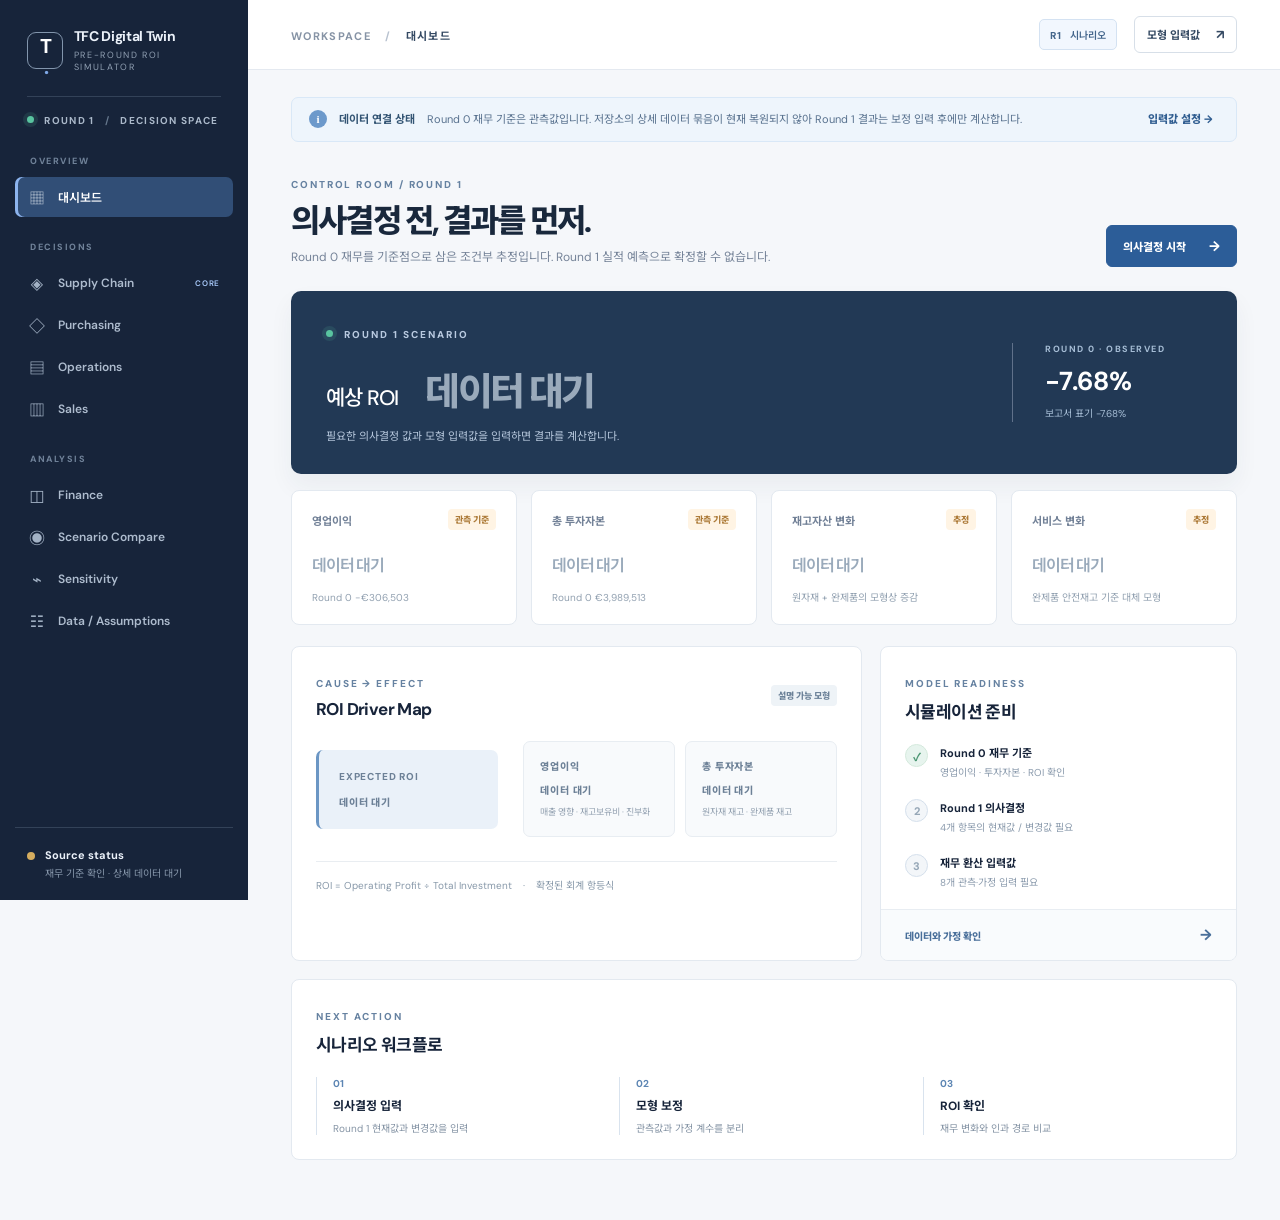
==== site/index.html @ 05e88dca "Build TFC pre-round ROI web prototype" ====
<!doctype html>
<html lang="ko">
<head>
  <meta charset="utf-8">
  <meta name="viewport" content="width=device-width, initial-scale=1">
  <meta name="theme-color" content="#17243a">
  <title>TFC Digital Twin · Pre-Round ROI Simulator</title>
  <link rel="stylesheet" href="./styles.css">
</head>
<body>
  <div class="app-shell">
    <aside class="sidebar">
      <div class="brand"><span class="brand-mark">T<span>·</span></span><div><strong>TFC Digital Twin</strong><small>PRE-ROUND ROI SIMULATOR</small></div></div>
      <div class="sidebar-meta"><span class="live-dot"></span> ROUND 1 <span class="meta-separator">/</span> DECISION SPACE</div>
      <nav id="nav" aria-label="주 메뉴"></nav>
      <div class="sidebar-bottom"><span class="source-dot"></span><div><strong>Source status</strong><small>재무 기준 확인 · 상세 데이터 대기</small></div></div>
    </aside>

    <main class="main-content">
      <header class="topbar">
        <div class="breadcrumb">WORKSPACE <span>/</span> <strong id="breadcrumb-current">Overview</strong></div>
        <div class="top-actions"><span class="round-chip">R1 <span>시나리오</span></span><button class="outline-button" id="open-calibration">모형 입력값 <span class="arrow">↗</span></button></div>
      </header>

      <div class="page-wrap">
        <div class="notice" id="data-notice"><span class="notice-icon">i</span><div><strong>데이터 연결 상태</strong><span>Round 0 재무 기준은 관측값입니다. 저장소의 상세 데이터 묶음이 현재 복원되지 않아 Round 1 결과는 보정 입력 후에만 계산합니다.</span></div><button id="notice-action">입력값 설정 →</button></div>
        <section id="view" aria-live="polite"></section>
      </div>
    </main>
  </div>

  <dialog id="calibration-dialog" class="modal">
    <form method="dialog" class="modal-card" id="calibration-form">
      <div class="modal-heading"><div><span class="eyebrow">MODEL CALIBRATION</span><h2>모형 입력값</h2><p>관측 자료 또는 명시적인 가정값을 입력하세요. 빈 칸은 알 수 없는 값으로 유지됩니다.</p></div><button class="icon-button" value="cancel" aria-label="닫기">×</button></div>
      <div class="modal-body" id="calibration-fields"></div>
      <div class="modal-footer"><button class="ghost-button" type="button" id="clear-calibration">입력값 지우기</button><button class="primary-button" type="submit" value="save">저장하고 계산</button></div>
    </form>
  </dialog>
  <script type="module" src="./app.js"></script>
</body>
</html>
---- site/styles.css ----
@import url('https://fonts.googleapis.com/css2?family=DM+Sans:wght@400;500;600;700&family=Noto+Sans+KR:wght@400;500;600;700;800&display=swap');
:root{font-family:'DM Sans','Noto Sans KR',system-ui,sans-serif;color:#17243a;background:#f5f7fa;font-synthesis:none}
*{box-sizing:border-box}
body{margin:0}
button,input{font:inherit}
button{cursor:pointer}
button:focus-visible,input:focus-visible{outline:3px solid #8fafe5;outline-offset:2px}
.app-shell{display:flex;min-height:100vh}
.sidebar{width:248px;flex:0 0 248px;background:#17243a;color:#ecf2fa;min-height:100vh;position:sticky;top:0;height:100vh;display:flex;flex-direction:column;padding:27px 15px 19px}
.brand{display:flex;align-items:center;gap:11px;padding:0 12px 23px}
.brand-mark{width:37px;height:37px;border:1px solid #8295ac;border-radius:9px;display:grid;place-items:center;font-size:20px;font-weight:800;letter-spacing:-.12em;color:#fff}
.brand-mark span{color:#7fa8e6}
.brand strong{display:block;font-size:14px;letter-spacing:-.025em}
.brand small{display:block;font-size:9px;letter-spacing:.18em;color:#91a0b3;margin-top:4px}
.sidebar-meta{margin:0 12px 28px;border-top:1px solid #334258;padding-top:17px;font-size:10px;letter-spacing:.13em;font-weight:700;color:#abb9ca}
.live-dot{display:inline-block;width:7px;height:7px;background:#59c4a0;border-radius:50%;box-shadow:0 0 0 4px #59c4a022;vertical-align:1px;margin-right:7px}
.meta-separator{color:#66788d;margin:0 7px}
.nav-group{margin-bottom:24px}
.nav-heading{display:block;color:#708299;font-size:9px;font-weight:800;letter-spacing:.17em;padding:0 15px;margin-bottom:10px}
.nav-item{border:0;background:transparent;color:#aebcce;display:flex;align-items:center;width:100%;height:40px;text-align:left;border-radius:7px;padding:0 13px;gap:12px;font-size:12px;font-weight:600;margin:2px 0}
.nav-item:hover{background:#23334b;color:white}
.nav-item.active{background:#314e76;color:#fff;box-shadow:inset 3px 0 #8db4ee}
.nav-icon{width:18px;text-align:center;font-size:16px;color:#a3b2c5}
.nav-featured{margin-left:auto;font-size:8px;color:#a8c9fa;letter-spacing:.08em}
.sidebar-bottom{margin-top:auto;border-top:1px solid #334258;padding:20px 12px 0;display:flex;gap:10px;align-items:flex-start}
.source-dot{background:#d5ad5f;width:8px;height:8px;border-radius:50%;margin-top:4px}
.sidebar-bottom strong{display:block;font-size:11px}
.sidebar-bottom small{display:block;font-size:10px;color:#8797ab;line-height:1.5;margin-top:4px}
.main-content{flex:1;min-width:0}
.topbar{height:70px;background:#fff;border-bottom:1px solid #e4e9f0;display:flex;align-items:center;justify-content:space-between;padding:0 43px}
.breadcrumb{font-size:11px;letter-spacing:.12em;color:#8693a5;font-weight:700}
.breadcrumb span{margin:0 10px;color:#b7c1cf}
.breadcrumb strong{color:#344963}
.top-actions{display:flex;align-items:center;gap:17px}
.round-chip{border:1px solid #d4e2f2;border-radius:5px;background:#f2f7fe;color:#43658b;padding:7px 10px;font-size:10px;font-weight:800;letter-spacing:.1em}
.round-chip span{font-weight:600;letter-spacing:0;margin-left:5px}
.outline-button{background:#fff;border:1px solid #d7dfe8;color:#354a63;border-radius:6px;padding:9px 12px;font-size:11px;font-weight:700}
.outline-button:hover{border-color:#7497c1}
.arrow{margin-left:13px;font-size:13px}
.page-wrap{max-width:1500px;margin:0 auto;padding:27px 43px 60px}
.notice{background:#eef5fc;border:1px solid #d9e8f7;border-radius:7px;display:flex;align-items:center;gap:12px;padding:12px 17px;color:#58718e;font-size:11px;margin-bottom:30px;line-height:1.5}
.notice-icon{width:18px;height:18px;border-radius:50%;background:#6c99cb;color:#fff;display:grid;place-items:center;font-weight:800;font-family:Georgia,serif;flex-shrink:0}
.notice div{flex:1}
.notice strong{color:#345574;margin-right:12px}
.notice button{border:0;background:transparent;color:#315e91;font-size:11px;font-weight:800;white-space:nowrap}
.page-header{display:flex;justify-content:space-between;align-items:flex-end;margin-bottom:24px;gap:20px}
.eyebrow{font-size:10px;letter-spacing:.19em;font-weight:800;color:#6682a1}
.page-header h1{font-size:32px;letter-spacing:-.055em;line-height:1.25;margin:8px 0 7px;font-weight:800;color:#19283c}
.page-header p{font-size:12px;color:#758398;margin:0;line-height:1.65}
.primary-button{background:#2c5d98;color:#fff;border:1px solid #2c5d98;border-radius:6px;padding:11px 16px;font-size:11px;font-weight:800;white-space:nowrap}
.primary-button:hover{background:#214e83}
.primary-button span{margin-left:20px;font-size:14px}
.hero-panel{background:#223955;border-radius:10px;min-height:183px;padding:29px 35px;display:flex;align-items:center;justify-content:space-between;color:#fff;box-shadow:0 12px 25px #1d35500e}
.hero-label{font-size:10px;letter-spacing:.2em;color:#b9cae0;font-weight:800}
.hero-panel h2{font-size:21px;font-weight:500;margin:18px 0 10px;letter-spacing:-.035em}
.hero-panel h2 span{font-size:38px;font-weight:800;margin-left:11px;letter-spacing:-.06em}
.hero-panel p{color:#b6c7dc;margin:0;font-size:11px}
.hero-baseline{border-left:1px solid #60718a;padding-left:32px;min-width:190px}
.hero-baseline span{display:block;font-size:9px;letter-spacing:.17em;color:#a7bed6;font-weight:700}
.hero-baseline strong{display:block;font-size:26px;margin:9px 0 3px}
.hero-baseline small{color:#a7bed6;font-size:10px}
.metric-grid{display:grid;grid-template-columns:repeat(4,minmax(0,1fr));gap:14px;margin:16px 0 21px}
.metric-card,.surface{background:#fff;border:1px solid #e3e9f0;border-radius:8px}
.metric-card{min-height:127px;padding:18px 20px}
.metric-top{display:flex;justify-content:space-between;gap:10px;align-items:center;font-size:11px;font-weight:700;color:#728197}
.metric-card strong{display:block;font-size:23px;letter-spacing:-.05em;margin:18px 0 7px;white-space:nowrap}
.metric-card small{font-size:10px;color:#91a0b0}
.pill{display:inline-block;border-radius:4px;background:#eef3f7;color:#6b8198;padding:4px 7px;font-size:9px;font-weight:800;white-space:nowrap}
.pill.observed{background:#e9f5f0;color:#3d8d71}
.pill.estimated{background:#fff4e4;color:#ad7b39}
.pill.modified{background:#eaf2ff;color:#4b78ad}
.pill.neutral{background:#f1f3f6;color:#79899b}
.unknown-value{color:#9aaaBB;font-size:.7em;font-weight:600;white-space:nowrap}
.content-grid{display:grid;grid-template-columns:minmax(0,1.6fr) minmax(270px,1fr);gap:18px}
.surface{padding:24px}
.section-heading{display:flex;align-items:center;justify-content:space-between;gap:15px;margin-bottom:21px}
.section-heading h2,.impact-surface h2,.department-card h2,.data-card h2{font-size:17px;letter-spacing:-.035em;margin:6px 0 0}
.driver-map{display:flex;align-items:center;gap:25px;margin:19px 0 24px}
.driver-root{min-width:35%;background:#eaf1f9;padding:20px;border-radius:7px;border-left:3px solid #6b96c4}
.driver-root span,.driver-box span{display:block;font-size:10px;font-weight:800;letter-spacing:.08em;color:#6d8197}
.driver-root strong{font-size:21px;display:block;margin-top:11px}
.driver-split{flex:1;display:grid;grid-template-columns:1fr 1fr;gap:10px}
.driver-box{background:#f8fafc;border:1px solid #e8edf2;border-radius:7px;padding:16px}
.driver-box strong{display:block;margin:9px 0;font-size:14px}
.driver-box small{display:block;color:#92a0b0;font-size:9px;line-height:1.5}
.formula-strip{border-top:1px solid #e9edf1;padding-top:15px;color:#8798a9;font-size:10px}
.formula-strip span{padding:0 8px}
.side-surface{padding-bottom:0;overflow:hidden}
.readiness-list>div{display:flex;gap:12px;margin:0 0 20px}
.check{height:23px;width:23px;flex:0 0 23px;border:1px solid #d5e0ec;color:#96a7b7;background:#f3f6f9;border-radius:50%;display:grid;place-items:center;font-size:11px;font-weight:800}
.check.ok{background:#e7f4ee;border-color:#d4e9dc;color:#499571}
.readiness-list strong{display:block;font-size:11px;margin-bottom:4px}
.readiness-list small{display:block;color:#8b9bad;font-size:10px}
.wide-link{margin:8px -24px 0;padding:15px 24px;display:flex;align-items:center;justify-content:space-between;width:calc(100% + 48px);background:#f9fbfd;border:0;border-top:1px solid #e8edf2;color:#496f9a;font-size:10px;font-weight:800;text-align:left}
.wide-link span{font-size:15px}
.lower-panel{margin-top:18px}
.flow-steps{display:grid;grid-template-columns:repeat(3,1fr);gap:14px}
.flow-steps>div{border-left:1px solid #d9e3ee;padding-left:16px;display:flex;flex-direction:column;gap:6px}
.flow-steps b{font-size:10px;color:#5c85b3}
.flow-steps strong{font-size:12px}
.flow-steps span{font-size:10px;color:#8493a4}
.supply-layout{display:grid;grid-template-columns:minmax(0,1fr) 308px;gap:18px}
.section-tabs{display:flex;align-items:center;gap:20px;margin-bottom:12px}
.section-tab{background:transparent;border:0;border-bottom:2px solid #376ba7;color:#2a5b94;font-size:11px;font-weight:800;padding:10px 0}
.section-tabs span{font-size:10px;color:#9aa7b6}
.decision-surface{padding-bottom:0}
.decision-list{border-top:1px solid #e9edf2}
.decision-row{display:flex;align-items:center;gap:14px;min-height:106px;border-bottom:1px solid #edf0f4}
.decision-name{flex:1;min-width:160px}
.decision-name strong,.decision-name span,.decision-name small{display:block}
.decision-name strong{font-size:12px}
.decision-name span{font-size:10px;color:#74859a;margin:6px 0}
.decision-name small{font-size:9px;color:#a1adbb}
.decision-input{display:flex;align-items:end;gap:9px}
.decision-input label{font-size:9px;color:#8796a7;font-weight:700;white-space:nowrap}
.decision-input input{display:block;margin-top:7px;width:83px;height:35px;border:1px solid #dce4ed;border-radius:5px;padding:7px 8px;font-size:12px;color:#263a53;background:#fbfcfd}
.decision-input input::placeholder{color:#b2beca}
.input-arrow{font-size:15px;color:#a4b4c7;margin-bottom:7px}
.unit{font-size:9px;color:#8798aa;width:70px;margin-bottom:11px}
.row-empty{width:47px}
.decision-footer{display:flex;align-items:center;justify-content:space-between;gap:10px;padding:17px 0}
.decision-footer span{font-size:10px;color:#8796a7}
.text-link{border:0;background:transparent;color:#3c70a9;font-size:11px;font-weight:800;white-space:nowrap}
.impact-column{padding-top:47px}
.impact-surface{padding-bottom:0;overflow:hidden}
.impact-surface h2{margin-bottom:20px}
.impact-stat{background:#edf3fa;padding:17px;border-radius:6px}
.impact-stat span,.impact-stat small{display:block;color:#758aa2;font-size:10px}
.impact-stat strong{display:block;font-size:27px;margin:6px 0}
.impact-rows>div{display:flex;justify-content:space-between;padding:11px 0;border-bottom:1px solid #eef1f5;font-size:10px;color:#77899d}
.impact-rows strong{color:#273d57}
.empty-impact{text-align:center;padding:32px 15px 36px}
.empty-symbol{font-size:27px;color:#9aadc2;border:1px solid #d7e2ee;background:#f4f8fb;border-radius:50%;width:56px;height:56px;display:grid;place-items:center;margin:0 auto 14px}
.empty-impact strong{font-size:12px}
.empty-impact p{color:#8d9bab;font-size:10px;line-height:1.7}
.source-note{margin-top:15px;padding:18px 20px;border:1px solid #dae6f1;border-radius:7px;background:#eef5fb}
.source-note strong{color:#476789;font-size:10px;letter-spacing:.05em}
.source-note p{font-size:11px;line-height:1.7;color:#48627d}
.source-note small{font-size:9px;color:#8ba0b4}
.finance-surface{padding-bottom:0}
.table-wrap{overflow-x:auto}
table{border-collapse:collapse;width:100%;font-size:11px;white-space:nowrap}
th{text-align:left;color:#8c9aab;background:#f7f9fb;font-size:10px;font-weight:700;padding:13px 15px}
td{padding:16px 15px;border-bottom:1px solid #edf0f4;color:#51657d}
td:first-child{color:#263b55}
td:nth-child(2),td:nth-child(3){font-variant-numeric:tabular-nums;font-weight:700}
.strong-row td{background:#fbfcfe;color:#233850}
.status-text{font-size:9px;color:#90a0af}
.finance-note{font-size:10px;color:#8796a8;padding:16px 0;line-height:1.6}
.explanation{margin-top:18px}
.trace-grid{display:grid;grid-template-columns:repeat(4,1fr);gap:12px}
.trace-grid>div{padding:17px;background:#f7f9fb;border:1px solid #e8edf2;border-radius:6px;min-height:115px}
.trace-index{display:block;color:#7090b3;font-size:9px;font-weight:800;letter-spacing:.1em}
.trace-grid strong{display:block;font-size:12px;margin:16px 0 6px}
.trace-grid small{font-size:9px;color:#8f9eae;line-height:1.4}
.inline-empty{border:1px dashed #cfdae6;border-radius:8px;background:#fafcff;text-align:center;padding:45px 20px;color:#8090a3;font-size:12px}
.department-grid{display:grid;grid-template-columns:1.1fr 1fr;gap:18px}
.department-card{min-height:300px}
.department-card p{font-size:12px;color:#718197;line-height:1.8;margin:22px 0}
.department-card small{color:#9ba8b7;font-size:10px}
.relationship{display:flex;align-items:center;gap:8px;flex-wrap:wrap;margin:25px 0}
.relationship span{background:#edf4fb;border:1px solid #d9e7f4;border-radius:5px;padding:9px;color:#456d9a;font-size:10px;font-weight:700}
.relationship b{color:#9aacbd}
.data-placeholder{border:1px dashed #d6e1ec;background:#f9fbfd;padding:20px;margin-bottom:18px;border-radius:5px}
.data-placeholder span,.data-placeholder strong{display:block}
.data-placeholder span{font-size:10px;color:#95a4b3}
.data-placeholder strong{font-size:13px;margin-top:7px}
.data-grid{display:grid;grid-template-columns:1fr 1fr;gap:18px}
.data-card{min-height:240px}
.data-card p{font-size:11px;line-height:1.8;color:#7d8da0}
.data-line{display:flex;justify-content:space-between;border-bottom:1px solid #edf0f4;padding:13px 0;font-size:11px;color:#7c8c9e}
.data-line strong{color:#2d425e}
.span-two{grid-column:span 2}
.method-grid{display:grid;grid-template-columns:1fr 1fr;gap:15px;margin:18px 0}
.method-grid>div{border-left:2px solid #b7cde5;padding-left:15px}
.method-grid strong{font-size:11px}
.method-grid p{margin:6px 0;font-size:10px}
.table-action{border:0;background:transparent;color:#3c70a9;font-size:10px;font-weight:700;padding:4px 6px}
.table-action.danger{color:#ab6f67}
.sensitivity-surface{max-width:800px}
.bar-chart{height:260px;display:flex;align-items:end;gap:22px;padding:20px 40px;border-bottom:1px solid #e3eaf2}
.bar-col{display:flex;flex:1;max-width:90px;height:100%;flex-direction:column;align-items:center;justify-content:end;gap:8px;font-size:10px;color:#6382a3}
.bar-col>span{font-weight:700}
.bar-col strong{font-size:10px}
.bar-track{height:185px;width:100%;display:flex;align-items:end;background:#f5f8fc;border-radius:4px 4px 0 0}
.bar-track>div{width:100%;background:#7ea6d0;border-radius:4px 4px 0 0}
.modal{border:0;padding:0;background:transparent;max-width:650px;width:calc(100% - 30px);box-shadow:0 25px 80px #15263f40;border-radius:10px}
.modal::backdrop{background:#13233c99}
.modal-card{background:#fff;padding:0}
.modal-heading{padding:24px 28px;border-bottom:1px solid #e7ecf2;display:flex;justify-content:space-between;gap:15px}
.modal-heading h2{margin:6px 0;font-size:22px}
.modal-heading p{font-size:11px;color:#8190a3;margin:0;line-height:1.6}
.icon-button{border:0;background:transparent;color:#8697aa;font-size:24px;align-self:start}
.modal-body{display:grid;grid-template-columns:1fr 1fr;gap:18px;padding:24px 28px;max-height:58vh;overflow-y:auto}
.calibration-field>span{display:flex;align-items:center;gap:7px;min-height:24px}
.calibration-field strong{font-size:11px}
.calibration-field small{display:block;font-size:9px;color:#9aa7b5;margin:5px 0 9px;min-height:28px;line-height:1.5}
.calibration-control{border:1px solid #dce5ee;border-radius:5px;display:flex;align-items:center}
.calibration-control input{border:0;background:transparent;padding:9px 10px;min-width:0;width:100%;font-size:12px}
.calibration-control span{font-size:9px;color:#97a6b5;white-space:nowrap;padding-right:10px}
.modal-footer{border-top:1px solid #e7ecf2;padding:17px 28px;display:flex;justify-content:space-between;align-items:center}
.ghost-button{border:0;background:transparent;color:#8190a0;font-size:11px;font-weight:700}
@media(max-width:1100px){.metric-grid{grid-template-columns:repeat(2,1fr)}
.content-grid,.supply-layout{grid-template-columns:1fr}
.impact-column{padding-top:0}
.sidebar{width:210px;flex-basis:210px}
.page-wrap{padding:25px}
.topbar{padding:0 25px}
}
@media(max-width:720px){.app-shell{display:block}
.sidebar{position:relative;width:100%;height:auto;min-height:0;padding:13px 15px}
.brand{padding:0}
.brand small,.sidebar-meta,.nav-heading,.sidebar-bottom{display:none}
.sidebar nav{display:flex;overflow-x:auto;gap:5px;margin-top:10px}
.nav-group{display:flex;margin:0;gap:5px}
.nav-item{width:auto;white-space:nowrap;padding:0 10px;height:34px;font-size:10px}
.nav-featured{display:none}
.topbar{height:52px;padding:0 15px}
.top-actions{gap:5px}
.round-chip{display:none}
.page-wrap{padding:16px}
.notice{align-items:flex-start}
.notice button{display:none}
.page-header{align-items:flex-start;flex-direction:column}
.page-header h1{font-size:27px}
.hero-panel{padding:22px;display:block}
.hero-panel h2 span{display:block;margin:5px 0;font-size:31px}
.hero-baseline{border-left:0;border-top:1px solid #60718a;padding:15px 0 0;margin-top:18px}
.hero-baseline strong{font-size:20px}
.metric-grid,.driver-split,.department-grid,.data-grid,.method-grid,.trace-grid{grid-template-columns:1fr}
.span-two{grid-column:auto}
.metric-card{min-height:110px}
.driver-map{display:block}
.driver-split{margin-top:10px}
.flow-steps{grid-template-columns:1fr}
.decision-row{display:block;padding:15px 0}
.decision-input{margin-top:14px}
.row-empty{display:none}
.modal-body{grid-template-columns:1fr}
.source-note{margin-bottom:20px}
}
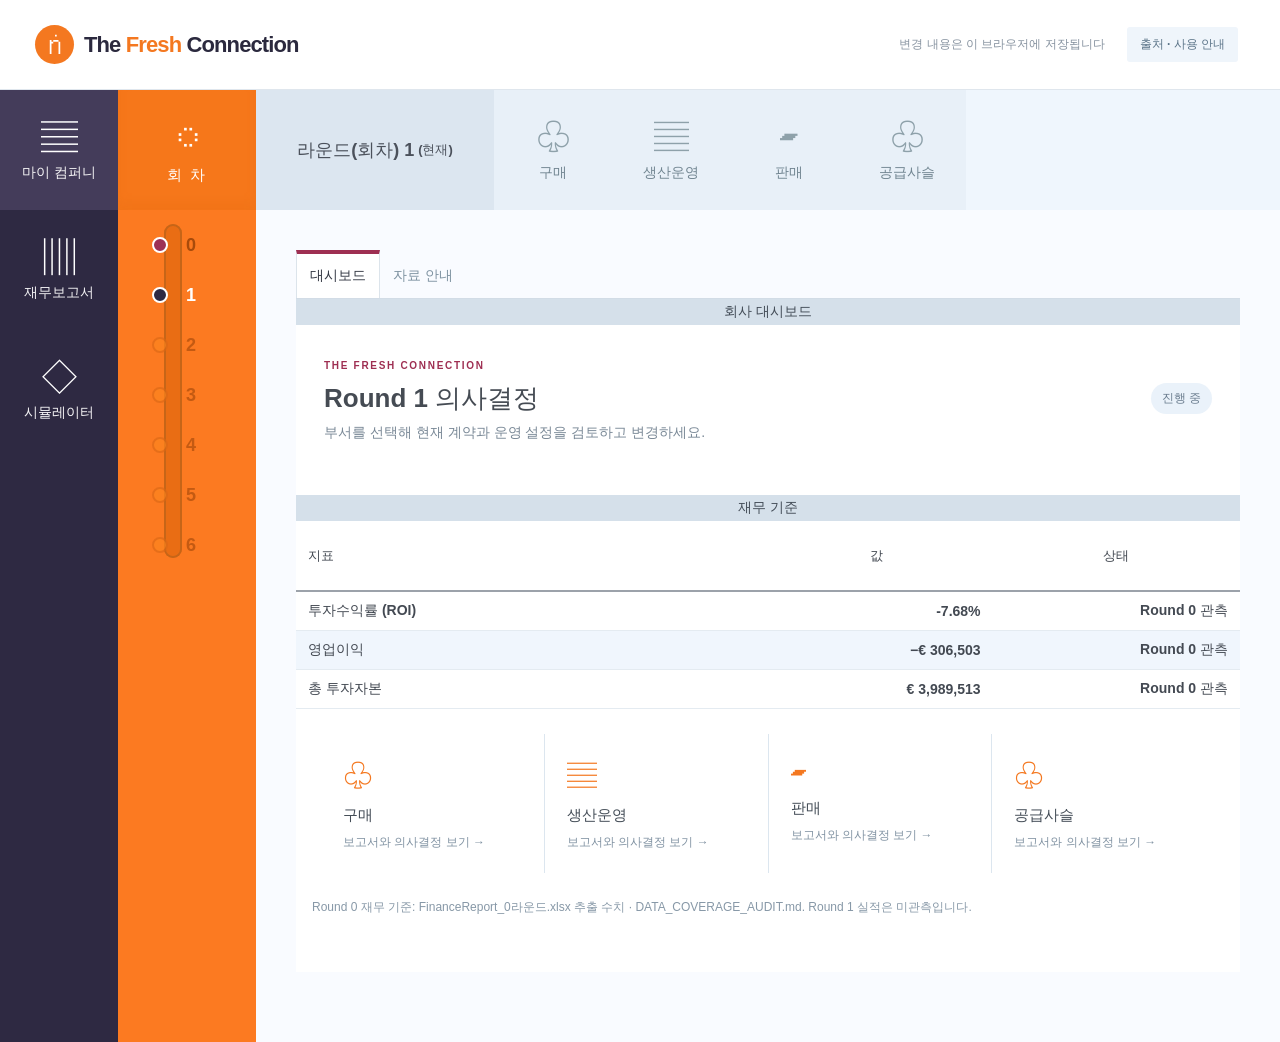
==== commit 3ddd9cdc: "Rebuild simulator UI around TFC round and department workflow" ====
--- a/site/index.html
+++ b/site/index.html
@@ -3,39 +3,38 @@
 <head>
   <meta charset="utf-8">
   <meta name="viewport" content="width=device-width, initial-scale=1">
-  <meta name="theme-color" content="#17243a">
-  <title>TFC Digital Twin · Pre-Round ROI Simulator</title>
+  <meta name="theme-color" content="#2d2943">
+  <title>The Fresh Connection · 의사결정 시뮬레이터</title>
   <link rel="stylesheet" href="./styles.css">
 </head>
 <body>
-  <div class="app-shell">
-    <aside class="sidebar">
-      <div class="brand"><span class="brand-mark">T<span>·</span></span><div><strong>TFC Digital Twin</strong><small>PRE-ROUND ROI SIMULATOR</small></div></div>
-      <div class="sidebar-meta"><span class="live-dot"></span> ROUND 1 <span class="meta-separator">/</span> DECISION SPACE</div>
-      <nav id="nav" aria-label="주 메뉴"></nav>
-      <div class="sidebar-bottom"><span class="source-dot"></span><div><strong>Source status</strong><small>재무 기준 확인 · 상세 데이터 대기</small></div></div>
-    </aside>
-
-    <main class="main-content">
-      <header class="topbar">
-        <div class="breadcrumb">WORKSPACE <span>/</span> <strong id="breadcrumb-current">Overview</strong></div>
-        <div class="top-actions"><span class="round-chip">R1 <span>시나리오</span></span><button class="outline-button" id="open-calibration">모형 입력값 <span class="arrow">↗</span></button></div>
-      </header>
-
-      <div class="page-wrap">
-        <div class="notice" id="data-notice"><span class="notice-icon">i</span><div><strong>데이터 연결 상태</strong><span>Round 0 재무 기준은 관측값입니다. 저장소의 상세 데이터 묶음이 현재 복원되지 않아 Round 1 결과는 보정 입력 후에만 계산합니다.</span></div><button id="notice-action">입력값 설정 →</button></div>
-        <section id="view" aria-live="polite"></section>
-      </div>
-    </main>
+  <div class="shell">
+    <header class="masthead">
+      <div class="logo"><span class="logo-mark">ṅ</span><strong>The <em>Fresh</em> Connection</strong></div>
+      <div class="mast-actions"><span class="saved-state" id="saved-state" aria-live="polite">변경 내용은 이 브라우저에 저장됩니다</span><button class="help-button" id="source-help" type="button">출처 · 사용 안내</button></div>
+    </header>
+    <div class="body-shell">
+      <aside class="side-rail" aria-label="주 메뉴">
+        <button type="button" class="rail-link" data-area="company"><span class="rail-icon">▤</span><span>마이 컴퍼니</span></button>
+        <button type="button" class="rail-link" data-area="finance"><span class="rail-icon">▥</span><span>재무보고서</span></button>
+        <button type="button" class="rail-link" data-area="simulator"><span class="rail-icon">◇</span><span>시뮬레이터</span></button>
+      </aside>
+      <aside class="round-rail" aria-label="회차 선택">
+        <div class="round-heading"><span class="round-symbol">◌</span><strong>회 차</strong></div>
+        <div class="round-list" id="round-list"></div>
+      </aside>
+      <main class="workspace">
+        <nav class="department-bar" id="department-bar" aria-label="부서 선택"></nav>
+        <div class="workspace-inner">
+          <div class="page-message" id="page-message" aria-live="polite"></div>
+          <nav class="subtabs" id="subtabs" aria-label="업무 탭"></nav>
+          <section id="view" aria-live="polite"></section>
+        </div>
+      </main>
+    </div>
   </div>
-
-  <dialog id="calibration-dialog" class="modal">
-    <form method="dialog" class="modal-card" id="calibration-form">
-      <div class="modal-heading"><div><span class="eyebrow">MODEL CALIBRATION</span><h2>모형 입력값</h2><p>관측 자료 또는 명시적인 가정값을 입력하세요. 빈 칸은 알 수 없는 값으로 유지됩니다.</p></div><button class="icon-button" value="cancel" aria-label="닫기">×</button></div>
-      <div class="modal-body" id="calibration-fields"></div>
-      <div class="modal-footer"><button class="ghost-button" type="button" id="clear-calibration">입력값 지우기</button><button class="primary-button" type="submit" value="save">저장하고 계산</button></div>
-    </form>
-  </dialog>
+  <dialog class="edit-dialog" id="edit-dialog"><form method="dialog" id="edit-form"><div class="dialog-head"><div><small id="edit-kicker"></small><h2 id="edit-title"></h2></div><button type="button" class="close-button" id="close-edit" aria-label="닫기">×</button></div><div id="edit-fields" class="edit-fields"></div><div class="dialog-footer"><button type="button" class="plain-button" id="cancel-edit">취소</button><button type="submit" class="save-button">변경 저장</button></div></form></dialog>
+  <dialog class="edit-dialog" id="calibration-dialog"><form method="dialog" id="calibration-form"><div class="dialog-head"><div><small>SIMULATION CALIBRATION</small><h2>모형 입력값</h2></div><button type="button" class="close-button" id="close-calibration" aria-label="닫기">×</button></div><p class="dialog-copy">관측값과 가정을 구분해 입력합니다. 필요한 값이 비어 있으면 예측 ROI는 표시하지 않습니다.</p><div id="calibration-fields" class="edit-fields"></div><div class="dialog-footer"><button type="button" class="plain-button" id="clear-calibration">입력값 지우기</button><button type="submit" class="save-button">저장하고 계산</button></div></form></dialog>
   <script type="module" src="./app.js"></script>
 </body>
 </html>
--- a/site/styles.css
+++ b/site/styles.css
@@ -1,241 +1,36 @@
-@import url('https://fonts.googleapis.com/css2?family=DM+Sans:wght@400;500;600;700&family=Noto+Sans+KR:wght@400;500;600;700;800&display=swap');
-:root{font-family:'DM Sans','Noto Sans KR',system-ui,sans-serif;color:#17243a;background:#f5f7fa;font-synthesis:none}
+:root{font-family:Arial,'Apple SD Gothic Neo','Malgun Gothic',sans-serif;color:#454b53;background:#f8faff;font-synthesis:none}
 *{box-sizing:border-box}
-body{margin:0}
-button,input{font:inherit}
+body{margin:0;min-width:320px}
+button,input,select{font:inherit}
 button{cursor:pointer}
-button:focus-visible,input:focus-visible{outline:3px solid #8fafe5;outline-offset:2px}
-.app-shell{display:flex;min-height:100vh}
-.sidebar{width:248px;flex:0 0 248px;background:#17243a;color:#ecf2fa;min-height:100vh;position:sticky;top:0;height:100vh;display:flex;flex-direction:column;padding:27px 15px 19px}
-.brand{display:flex;align-items:center;gap:11px;padding:0 12px 23px}
-.brand-mark{width:37px;height:37px;border:1px solid #8295ac;border-radius:9px;display:grid;place-items:center;font-size:20px;font-weight:800;letter-spacing:-.12em;color:#fff}
-.brand-mark span{color:#7fa8e6}
-.brand strong{display:block;font-size:14px;letter-spacing:-.025em}
-.brand small{display:block;font-size:9px;letter-spacing:.18em;color:#91a0b3;margin-top:4px}
-.sidebar-meta{margin:0 12px 28px;border-top:1px solid #334258;padding-top:17px;font-size:10px;letter-spacing:.13em;font-weight:700;color:#abb9ca}
-.live-dot{display:inline-block;width:7px;height:7px;background:#59c4a0;border-radius:50%;box-shadow:0 0 0 4px #59c4a022;vertical-align:1px;margin-right:7px}
-.meta-separator{color:#66788d;margin:0 7px}
-.nav-group{margin-bottom:24px}
-.nav-heading{display:block;color:#708299;font-size:9px;font-weight:800;letter-spacing:.17em;padding:0 15px;margin-bottom:10px}
-.nav-item{border:0;background:transparent;color:#aebcce;display:flex;align-items:center;width:100%;height:40px;text-align:left;border-radius:7px;padding:0 13px;gap:12px;font-size:12px;font-weight:600;margin:2px 0}
-.nav-item:hover{background:#23334b;color:white}
-.nav-item.active{background:#314e76;color:#fff;box-shadow:inset 3px 0 #8db4ee}
-.nav-icon{width:18px;text-align:center;font-size:16px;color:#a3b2c5}
-.nav-featured{margin-left:auto;font-size:8px;color:#a8c9fa;letter-spacing:.08em}
-.sidebar-bottom{margin-top:auto;border-top:1px solid #334258;padding:20px 12px 0;display:flex;gap:10px;align-items:flex-start}
-.source-dot{background:#d5ad5f;width:8px;height:8px;border-radius:50%;margin-top:4px}
-.sidebar-bottom strong{display:block;font-size:11px}
-.sidebar-bottom small{display:block;font-size:10px;color:#8797ab;line-height:1.5;margin-top:4px}
-.main-content{flex:1;min-width:0}
-.topbar{height:70px;background:#fff;border-bottom:1px solid #e4e9f0;display:flex;align-items:center;justify-content:space-between;padding:0 43px}
-.breadcrumb{font-size:11px;letter-spacing:.12em;color:#8693a5;font-weight:700}
-.breadcrumb span{margin:0 10px;color:#b7c1cf}
-.breadcrumb strong{color:#344963}
-.top-actions{display:flex;align-items:center;gap:17px}
-.round-chip{border:1px solid #d4e2f2;border-radius:5px;background:#f2f7fe;color:#43658b;padding:7px 10px;font-size:10px;font-weight:800;letter-spacing:.1em}
-.round-chip span{font-weight:600;letter-spacing:0;margin-left:5px}
-.outline-button{background:#fff;border:1px solid #d7dfe8;color:#354a63;border-radius:6px;padding:9px 12px;font-size:11px;font-weight:700}
-.outline-button:hover{border-color:#7497c1}
-.arrow{margin-left:13px;font-size:13px}
-.page-wrap{max-width:1500px;margin:0 auto;padding:27px 43px 60px}
-.notice{background:#eef5fc;border:1px solid #d9e8f7;border-radius:7px;display:flex;align-items:center;gap:12px;padding:12px 17px;color:#58718e;font-size:11px;margin-bottom:30px;line-height:1.5}
-.notice-icon{width:18px;height:18px;border-radius:50%;background:#6c99cb;color:#fff;display:grid;place-items:center;font-weight:800;font-family:Georgia,serif;flex-shrink:0}
-.notice div{flex:1}
-.notice strong{color:#345574;margin-right:12px}
-.notice button{border:0;background:transparent;color:#315e91;font-size:11px;font-weight:800;white-space:nowrap}
-.page-header{display:flex;justify-content:space-between;align-items:flex-end;margin-bottom:24px;gap:20px}
-.eyebrow{font-size:10px;letter-spacing:.19em;font-weight:800;color:#6682a1}
-.page-header h1{font-size:32px;letter-spacing:-.055em;line-height:1.25;margin:8px 0 7px;font-weight:800;color:#19283c}
-.page-header p{font-size:12px;color:#758398;margin:0;line-height:1.65}
-.primary-button{background:#2c5d98;color:#fff;border:1px solid #2c5d98;border-radius:6px;padding:11px 16px;font-size:11px;font-weight:800;white-space:nowrap}
-.primary-button:hover{background:#214e83}
-.primary-button span{margin-left:20px;font-size:14px}
-.hero-panel{background:#223955;border-radius:10px;min-height:183px;padding:29px 35px;display:flex;align-items:center;justify-content:space-between;color:#fff;box-shadow:0 12px 25px #1d35500e}
-.hero-label{font-size:10px;letter-spacing:.2em;color:#b9cae0;font-weight:800}
-.hero-panel h2{font-size:21px;font-weight:500;margin:18px 0 10px;letter-spacing:-.035em}
-.hero-panel h2 span{font-size:38px;font-weight:800;margin-left:11px;letter-spacing:-.06em}
-.hero-panel p{color:#b6c7dc;margin:0;font-size:11px}
-.hero-baseline{border-left:1px solid #60718a;padding-left:32px;min-width:190px}
-.hero-baseline span{display:block;font-size:9px;letter-spacing:.17em;color:#a7bed6;font-weight:700}
-.hero-baseline strong{display:block;font-size:26px;margin:9px 0 3px}
-.hero-baseline small{color:#a7bed6;font-size:10px}
-.metric-grid{display:grid;grid-template-columns:repeat(4,minmax(0,1fr));gap:14px;margin:16px 0 21px}
-.metric-card,.surface{background:#fff;border:1px solid #e3e9f0;border-radius:8px}
-.metric-card{min-height:127px;padding:18px 20px}
-.metric-top{display:flex;justify-content:space-between;gap:10px;align-items:center;font-size:11px;font-weight:700;color:#728197}
-.metric-card strong{display:block;font-size:23px;letter-spacing:-.05em;margin:18px 0 7px;white-space:nowrap}
-.metric-card small{font-size:10px;color:#91a0b0}
-.pill{display:inline-block;border-radius:4px;background:#eef3f7;color:#6b8198;padding:4px 7px;font-size:9px;font-weight:800;white-space:nowrap}
-.pill.observed{background:#e9f5f0;color:#3d8d71}
-.pill.estimated{background:#fff4e4;color:#ad7b39}
-.pill.modified{background:#eaf2ff;color:#4b78ad}
-.pill.neutral{background:#f1f3f6;color:#79899b}
-.unknown-value{color:#9aaaBB;font-size:.7em;font-weight:600;white-space:nowrap}
-.content-grid{display:grid;grid-template-columns:minmax(0,1.6fr) minmax(270px,1fr);gap:18px}
-.surface{padding:24px}
-.section-heading{display:flex;align-items:center;justify-content:space-between;gap:15px;margin-bottom:21px}
-.section-heading h2,.impact-surface h2,.department-card h2,.data-card h2{font-size:17px;letter-spacing:-.035em;margin:6px 0 0}
-.driver-map{display:flex;align-items:center;gap:25px;margin:19px 0 24px}
-.driver-root{min-width:35%;background:#eaf1f9;padding:20px;border-radius:7px;border-left:3px solid #6b96c4}
-.driver-root span,.driver-box span{display:block;font-size:10px;font-weight:800;letter-spacing:.08em;color:#6d8197}
-.driver-root strong{font-size:21px;display:block;margin-top:11px}
-.driver-split{flex:1;display:grid;grid-template-columns:1fr 1fr;gap:10px}
-.driver-box{background:#f8fafc;border:1px solid #e8edf2;border-radius:7px;padding:16px}
-.driver-box strong{display:block;margin:9px 0;font-size:14px}
-.driver-box small{display:block;color:#92a0b0;font-size:9px;line-height:1.5}
-.formula-strip{border-top:1px solid #e9edf1;padding-top:15px;color:#8798a9;font-size:10px}
-.formula-strip span{padding:0 8px}
-.side-surface{padding-bottom:0;overflow:hidden}
-.readiness-list>div{display:flex;gap:12px;margin:0 0 20px}
-.check{height:23px;width:23px;flex:0 0 23px;border:1px solid #d5e0ec;color:#96a7b7;background:#f3f6f9;border-radius:50%;display:grid;place-items:center;font-size:11px;font-weight:800}
-.check.ok{background:#e7f4ee;border-color:#d4e9dc;color:#499571}
-.readiness-list strong{display:block;font-size:11px;margin-bottom:4px}
-.readiness-list small{display:block;color:#8b9bad;font-size:10px}
-.wide-link{margin:8px -24px 0;padding:15px 24px;display:flex;align-items:center;justify-content:space-between;width:calc(100% + 48px);background:#f9fbfd;border:0;border-top:1px solid #e8edf2;color:#496f9a;font-size:10px;font-weight:800;text-align:left}
-.wide-link span{font-size:15px}
-.lower-panel{margin-top:18px}
-.flow-steps{display:grid;grid-template-columns:repeat(3,1fr);gap:14px}
-.flow-steps>div{border-left:1px solid #d9e3ee;padding-left:16px;display:flex;flex-direction:column;gap:6px}
-.flow-steps b{font-size:10px;color:#5c85b3}
-.flow-steps strong{font-size:12px}
-.flow-steps span{font-size:10px;color:#8493a4}
-.supply-layout{display:grid;grid-template-columns:minmax(0,1fr) 308px;gap:18px}
-.section-tabs{display:flex;align-items:center;gap:20px;margin-bottom:12px}
-.section-tab{background:transparent;border:0;border-bottom:2px solid #376ba7;color:#2a5b94;font-size:11px;font-weight:800;padding:10px 0}
-.section-tabs span{font-size:10px;color:#9aa7b6}
-.decision-surface{padding-bottom:0}
-.decision-list{border-top:1px solid #e9edf2}
-.decision-row{display:flex;align-items:center;gap:14px;min-height:106px;border-bottom:1px solid #edf0f4}
-.decision-name{flex:1;min-width:160px}
-.decision-name strong,.decision-name span,.decision-name small{display:block}
-.decision-name strong{font-size:12px}
-.decision-name span{font-size:10px;color:#74859a;margin:6px 0}
-.decision-name small{font-size:9px;color:#a1adbb}
-.decision-input{display:flex;align-items:end;gap:9px}
-.decision-input label{font-size:9px;color:#8796a7;font-weight:700;white-space:nowrap}
-.decision-input input{display:block;margin-top:7px;width:83px;height:35px;border:1px solid #dce4ed;border-radius:5px;padding:7px 8px;font-size:12px;color:#263a53;background:#fbfcfd}
-.decision-input input::placeholder{color:#b2beca}
-.input-arrow{font-size:15px;color:#a4b4c7;margin-bottom:7px}
-.unit{font-size:9px;color:#8798aa;width:70px;margin-bottom:11px}
-.row-empty{width:47px}
-.decision-footer{display:flex;align-items:center;justify-content:space-between;gap:10px;padding:17px 0}
-.decision-footer span{font-size:10px;color:#8796a7}
-.text-link{border:0;background:transparent;color:#3c70a9;font-size:11px;font-weight:800;white-space:nowrap}
-.impact-column{padding-top:47px}
-.impact-surface{padding-bottom:0;overflow:hidden}
-.impact-surface h2{margin-bottom:20px}
-.impact-stat{background:#edf3fa;padding:17px;border-radius:6px}
-.impact-stat span,.impact-stat small{display:block;color:#758aa2;font-size:10px}
-.impact-stat strong{display:block;font-size:27px;margin:6px 0}
-.impact-rows>div{display:flex;justify-content:space-between;padding:11px 0;border-bottom:1px solid #eef1f5;font-size:10px;color:#77899d}
-.impact-rows strong{color:#273d57}
-.empty-impact{text-align:center;padding:32px 15px 36px}
-.empty-symbol{font-size:27px;color:#9aadc2;border:1px solid #d7e2ee;background:#f4f8fb;border-radius:50%;width:56px;height:56px;display:grid;place-items:center;margin:0 auto 14px}
-.empty-impact strong{font-size:12px}
-.empty-impact p{color:#8d9bab;font-size:10px;line-height:1.7}
-.source-note{margin-top:15px;padding:18px 20px;border:1px solid #dae6f1;border-radius:7px;background:#eef5fb}
-.source-note strong{color:#476789;font-size:10px;letter-spacing:.05em}
-.source-note p{font-size:11px;line-height:1.7;color:#48627d}
-.source-note small{font-size:9px;color:#8ba0b4}
-.finance-surface{padding-bottom:0}
-.table-wrap{overflow-x:auto}
-table{border-collapse:collapse;width:100%;font-size:11px;white-space:nowrap}
-th{text-align:left;color:#8c9aab;background:#f7f9fb;font-size:10px;font-weight:700;padding:13px 15px}
-td{padding:16px 15px;border-bottom:1px solid #edf0f4;color:#51657d}
-td:first-child{color:#263b55}
-td:nth-child(2),td:nth-child(3){font-variant-numeric:tabular-nums;font-weight:700}
-.strong-row td{background:#fbfcfe;color:#233850}
-.status-text{font-size:9px;color:#90a0af}
-.finance-note{font-size:10px;color:#8796a8;padding:16px 0;line-height:1.6}
-.explanation{margin-top:18px}
-.trace-grid{display:grid;grid-template-columns:repeat(4,1fr);gap:12px}
-.trace-grid>div{padding:17px;background:#f7f9fb;border:1px solid #e8edf2;border-radius:6px;min-height:115px}
-.trace-index{display:block;color:#7090b3;font-size:9px;font-weight:800;letter-spacing:.1em}
-.trace-grid strong{display:block;font-size:12px;margin:16px 0 6px}
-.trace-grid small{font-size:9px;color:#8f9eae;line-height:1.4}
-.inline-empty{border:1px dashed #cfdae6;border-radius:8px;background:#fafcff;text-align:center;padding:45px 20px;color:#8090a3;font-size:12px}
-.department-grid{display:grid;grid-template-columns:1.1fr 1fr;gap:18px}
-.department-card{min-height:300px}
-.department-card p{font-size:12px;color:#718197;line-height:1.8;margin:22px 0}
-.department-card small{color:#9ba8b7;font-size:10px}
-.relationship{display:flex;align-items:center;gap:8px;flex-wrap:wrap;margin:25px 0}
-.relationship span{background:#edf4fb;border:1px solid #d9e7f4;border-radius:5px;padding:9px;color:#456d9a;font-size:10px;font-weight:700}
-.relationship b{color:#9aacbd}
-.data-placeholder{border:1px dashed #d6e1ec;background:#f9fbfd;padding:20px;margin-bottom:18px;border-radius:5px}
-.data-placeholder span,.data-placeholder strong{display:block}
-.data-placeholder span{font-size:10px;color:#95a4b3}
-.data-placeholder strong{font-size:13px;margin-top:7px}
-.data-grid{display:grid;grid-template-columns:1fr 1fr;gap:18px}
-.data-card{min-height:240px}
-.data-card p{font-size:11px;line-height:1.8;color:#7d8da0}
-.data-line{display:flex;justify-content:space-between;border-bottom:1px solid #edf0f4;padding:13px 0;font-size:11px;color:#7c8c9e}
-.data-line strong{color:#2d425e}
-.span-two{grid-column:span 2}
-.method-grid{display:grid;grid-template-columns:1fr 1fr;gap:15px;margin:18px 0}
-.method-grid>div{border-left:2px solid #b7cde5;padding-left:15px}
-.method-grid strong{font-size:11px}
-.method-grid p{margin:6px 0;font-size:10px}
-.table-action{border:0;background:transparent;color:#3c70a9;font-size:10px;font-weight:700;padding:4px 6px}
-.table-action.danger{color:#ab6f67}
-.sensitivity-surface{max-width:800px}
-.bar-chart{height:260px;display:flex;align-items:end;gap:22px;padding:20px 40px;border-bottom:1px solid #e3eaf2}
-.bar-col{display:flex;flex:1;max-width:90px;height:100%;flex-direction:column;align-items:center;justify-content:end;gap:8px;font-size:10px;color:#6382a3}
-.bar-col>span{font-weight:700}
-.bar-col strong{font-size:10px}
-.bar-track{height:185px;width:100%;display:flex;align-items:end;background:#f5f8fc;border-radius:4px 4px 0 0}
-.bar-track>div{width:100%;background:#7ea6d0;border-radius:4px 4px 0 0}
-.modal{border:0;padding:0;background:transparent;max-width:650px;width:calc(100% - 30px);box-shadow:0 25px 80px #15263f40;border-radius:10px}
-.modal::backdrop{background:#13233c99}
-.modal-card{background:#fff;padding:0}
-.modal-heading{padding:24px 28px;border-bottom:1px solid #e7ecf2;display:flex;justify-content:space-between;gap:15px}
-.modal-heading h2{margin:6px 0;font-size:22px}
-.modal-heading p{font-size:11px;color:#8190a3;margin:0;line-height:1.6}
-.icon-button{border:0;background:transparent;color:#8697aa;font-size:24px;align-self:start}
-.modal-body{display:grid;grid-template-columns:1fr 1fr;gap:18px;padding:24px 28px;max-height:58vh;overflow-y:auto}
-.calibration-field>span{display:flex;align-items:center;gap:7px;min-height:24px}
-.calibration-field strong{font-size:11px}
-.calibration-field small{display:block;font-size:9px;color:#9aa7b5;margin:5px 0 9px;min-height:28px;line-height:1.5}
-.calibration-control{border:1px solid #dce5ee;border-radius:5px;display:flex;align-items:center}
-.calibration-control input{border:0;background:transparent;padding:9px 10px;min-width:0;width:100%;font-size:12px}
-.calibration-control span{font-size:9px;color:#97a6b5;white-space:nowrap;padding-right:10px}
-.modal-footer{border-top:1px solid #e7ecf2;padding:17px 28px;display:flex;justify-content:space-between;align-items:center}
-.ghost-button{border:0;background:transparent;color:#8190a0;font-size:11px;font-weight:700}
-@media(max-width:1100px){.metric-grid{grid-template-columns:repeat(2,1fr)}
-.content-grid,.supply-layout{grid-template-columns:1fr}
-.impact-column{padding-top:0}
-.sidebar{width:210px;flex-basis:210px}
-.page-wrap{padding:25px}
-.topbar{padding:0 25px}
-}
-@media(max-width:720px){.app-shell{display:block}
-.sidebar{position:relative;width:100%;height:auto;min-height:0;padding:13px 15px}
-.brand{padding:0}
-.brand small,.sidebar-meta,.nav-heading,.sidebar-bottom{display:none}
-.sidebar nav{display:flex;overflow-x:auto;gap:5px;margin-top:10px}
-.nav-group{display:flex;margin:0;gap:5px}
-.nav-item{width:auto;white-space:nowrap;padding:0 10px;height:34px;font-size:10px}
-.nav-featured{display:none}
-.topbar{height:52px;padding:0 15px}
-.top-actions{gap:5px}
-.round-chip{display:none}
-.page-wrap{padding:16px}
-.notice{align-items:flex-start}
-.notice button{display:none}
-.page-header{align-items:flex-start;flex-direction:column}
-.page-header h1{font-size:27px}
-.hero-panel{padding:22px;display:block}
-.hero-panel h2 span{display:block;margin:5px 0;font-size:31px}
-.hero-baseline{border-left:0;border-top:1px solid #60718a;padding:15px 0 0;margin-top:18px}
-.hero-baseline strong{font-size:20px}
-.metric-grid,.driver-split,.department-grid,.data-grid,.method-grid,.trace-grid{grid-template-columns:1fr}
-.span-two{grid-column:auto}
-.metric-card{min-height:110px}
-.driver-map{display:block}
-.driver-split{margin-top:10px}
-.flow-steps{grid-template-columns:1fr}
-.decision-row{display:block;padding:15px 0}
-.decision-input{margin-top:14px}
-.row-empty{display:none}
-.modal-body{grid-template-columns:1fr}
-.source-note{margin-bottom:20px}
-}
+button:focus-visible,input:focus-visible,select:focus-visible{outline:3px solid #3e76c8;outline-offset:2px}
+.shell{min-height:100vh}
+.masthead{height:90px;background:#fff;border-bottom:1px solid #dfe6ed;display:flex;align-items:center;justify-content:space-between;padding:0 42px 0 35px}
+.logo{display:flex;align-items:center;gap:10px;white-space:nowrap;color:#2b293e}
+.logo-mark{display:grid;place-items:center;width:39px;height:39px;border-radius:50%;background:#f47820;color:#fff;font-size:28px;font-weight:700;font-style:normal}
+.logo strong{font-size:22px;letter-spacing:-.04em}.logo em{font-style:normal;color:#f47820}
+.mast-actions{display:flex;align-items:center;gap:22px}.saved-state{color:#8793a0;font-size:12px}.help-button{border:0;background:#eff5fb;color:#5b7488;font-size:12px;font-weight:700;padding:9px 13px;border-radius:3px}.help-button:hover{background:#dceaf5}
+.body-shell{display:flex;min-height:calc(100vh - 90px)}
+.side-rail{width:118px;flex:0 0 118px;background:#2e2942;display:flex;flex-direction:column;align-items:stretch;min-height:calc(100vh - 90px)}
+.rail-link{display:flex;flex-direction:column;align-items:center;justify-content:center;gap:8px;border:0;background:transparent;color:#f4f3f5;min-height:120px;padding:13px 4px;font-size:14px;font-weight:700}.rail-link:hover,.rail-link.active{background:#443c5a}.rail-icon{font-size:37px;line-height:1;font-weight:400;color:#fff}
+.round-rail{width:138px;flex:0 0 138px;background:#fc7a21;color:#fff;min-height:calc(100vh - 90px)}
+.round-heading{height:120px;background:#f6771a;display:flex;align-items:center;justify-content:center;flex-direction:column;gap:7px;box-shadow:inset 0 -8px 10px #dd650d25}.round-heading strong{font-size:15px;letter-spacing:.15em}.round-symbol{font-size:43px;line-height:1}
+.round-list{position:relative;padding:10px 0 32px 34px}.round-list:before{content:"";position:absolute;top:14px;bottom:44px;left:46px;width:18px;border-radius:10px;background:#e96d14;box-shadow:inset 0 0 0 2px #c66518}
+.round-item{position:relative;height:50px;width:94px;display:flex;align-items:center;gap:18px;border:0;background:transparent;color:#a84b0b;font-size:18px;font-weight:700;text-align:left;padding:0}.round-item.active{color:#fff}.round-item.future{opacity:.66;cursor:default}.round-dot{width:16px;height:16px;border:2px solid #db6916;background:#fd861e;border-radius:50%;z-index:1;flex:none}.round-item.active .round-dot{background:#2e2942;border-color:#fff}.round-item[data-round="0"] .round-dot{background:#9d3155;border-color:#fff}
+.workspace{min-width:0;flex:1;background:#f9fbff}
+.department-bar{height:120px;background:#eff6fd;display:flex;align-items:stretch}.round-label{width:238px;flex:0 0 238px;display:flex;align-items:center;justify-content:center;background:#dce6f0;font-size:18px;color:#4b515b;font-weight:700;white-space:nowrap}.round-label small{font-size:13px;margin-left:4px}.dept-button{width:118px;flex:0 0 118px;border:0;background:#e8f0f8;color:#718591;font-size:14px;font-weight:700;display:flex;align-items:center;justify-content:center;flex-direction:column;gap:10px}.dept-button span{font-size:35px;line-height:1;color:#8ea1aa;font-weight:400}.dept-button.active{background:#f67b22;color:#fff}.dept-button.active span{color:#fff}.dept-button:hover:not(.active){background:#dceaf4}
+.workspace-inner{padding:38px 40px 70px;max-width:1600px}.page-message{min-height:0;color:#718190;font-size:12px;margin:0 0 8px}.page-message:empty{display:none}.message-dot{display:inline-block;width:8px;height:8px;background:#ad3159;border-radius:50%;margin-right:6px}
+.subtabs{display:flex;align-items:flex-end;min-height:51px;overflow-x:auto;border-bottom:1px solid #d2dce6;white-space:nowrap}.subtab{height:48px;padding:0 13px;flex:none;border:0;border-top:4px solid transparent;background:transparent;color:#7f93a2;font-size:14px;font-weight:700}.subtab:hover{color:#505866;background:#f1f6fa}.subtab.active{color:#343944;border-top-color:#9e2f52;background:#fff;border-left:1px solid #dce4eb;border-right:1px solid #dce4eb}
+#view{background:#fff;min-height:300px;padding:0 0 35px}.group-title{height:26px;display:flex;align-items:center;justify-content:center;background:#d5e0ea;color:#434c57;font-weight:700;font-size:14px;margin-top:0}.group-title:not(:first-child){margin-top:23px}.entity-title{display:flex;align-items:center;gap:11px;font-size:16px;font-weight:700;min-height:40px;padding-left:25%;background:#fff}.bulb{display:inline-grid;place-items:center;width:19px;height:23px;background:#fbd500;border-radius:50%;color:#363443;font-size:14px;font-weight:800}
+.detail-list{border-top:1px solid #e0e8ef}.detail-row{display:grid;grid-template-columns:25% 75%;min-height:40px;border-bottom:1px solid #e0e8ef;align-items:center;font-size:14px}.detail-row>div{padding:7px 10px}.detail-row strong{font-weight:600;padding:7px 0}.info-dot{display:inline-grid;place-items:center;width:19px;height:19px;border-radius:50%;background:#eaf2f8;color:#8b9bab;margin-right:12px;font-family:Georgia,serif;font-size:13px;font-style:italic;font-weight:700;vertical-align:middle}.yes{color:#24954d}.no{color:#de4d55}
+.detail-action{min-height:55px;padding:10px 0 10px 25%}.change-button{background:#dce6f0;color:#77828e;border:0;border-radius:18px;padding:7px 15px;min-width:57px;font-size:13px;font-weight:700}.change-button:hover{background:#9e2f52;color:#fff}
+.source-line{font-size:11px;color:#8999a8;margin:8px 13px 18px;text-align:right}
+.report-table{border-collapse:collapse;min-width:100%;font-size:14px;color:#434952;background:#fff}.table-scroll{overflow:auto;max-width:100%}.report-table th{height:70px;padding:10px 12px;text-align:center;border-bottom:2px solid #9ca2aa;white-space:normal;min-width:105px;vertical-align:middle;font-weight:700;font-size:13px}.report-table th:first-child{text-align:left;min-width:210px}.report-table td{padding:10px 12px;min-height:43px;border-bottom:1px solid #e4ebf1;text-align:right;white-space:nowrap;font-weight:600}.report-table td:first-child{text-align:left}.report-table tbody tr:nth-child(even){background:#f0f6fd}.report-table tbody tr:hover{background:#e7f1fa}.report-table .action-column{width:84px;min-width:84px}.report-table td:last-child:has(.change-button){text-align:center}
+.overview-intro{display:flex;justify-content:space-between;align-items:center;padding:30px 28px;gap:20px}.overline{color:#9e2f52;font-size:10px;letter-spacing:.17em;font-weight:800}.overview-intro h1{font-size:26px;margin:8px 0}.overview-intro p{font-size:14px;margin:0;color:#798896}.round-badge{border-radius:18px;background:#eaf2fa;color:#6b7d8f;padding:7px 11px;font-size:12px;font-weight:700;white-space:nowrap}.jump-grid{display:grid;grid-template-columns:repeat(4,1fr);gap:1px;background:#dce6ef;margin:25px}.jump-card{display:flex;flex-direction:column;align-items:flex-start;gap:9px;border:0;background:#fff;padding:22px;text-align:left;color:#444d57}.jump-card:hover{background:#eff6fc}.jump-card .jump-icon{font-size:30px;color:#f47820}.jump-card strong{font-size:15px}.jump-card small{font-size:12px;color:#8092a2}.footnote{font-size:12px;color:#8798a7;line-height:1.6;margin:20px 16px}.guidance{padding:22px 28px;border-bottom:1px solid #dbe5ee;font-size:14px;color:#5c6772;line-height:1.75}.guidance h2,.guidance h3{color:#343b44;margin:0 0 10px}.guidance p{margin:9px 0}.formula-note{padding:17px 25px;font-weight:700;color:#5b626d}
+.kpi-grid{display:grid;grid-template-columns:repeat(4,1fr);gap:1px;background:#dfe8f1;padding-bottom:1px}.kpi{background:#fff;padding:25px;min-height:150px;display:flex;flex-direction:column}.kpi small{font-size:12px;color:#657789;font-weight:700;white-space:nowrap}.kpi small .info-dot{margin-right:6px}.kpi strong{font-size:27px;margin:19px 0 8px;white-space:nowrap}.kpi span{font-size:11px;color:#93a2ae}
+.simulation-summary{display:grid;grid-template-columns:1fr 1fr;border-bottom:1px solid #dce5ec}.simulation-summary>div{padding:28px;border-right:1px solid #e3eaf0;display:flex;flex-direction:column;gap:9px}.simulation-summary small{color:#7b8b99;font-weight:700}.simulation-summary strong{font-size:32px;color:#9e2f52}.simulation-summary span{font-size:12px;color:#7d8b96}
+.save-button{border:0;background:#a03254;color:#fff;padding:10px 17px;font-size:13px;font-weight:700;border-radius:3px}.save-button:hover{background:#812340}.plain-button{border:0;background:transparent;color:#667482;padding:10px 17px;font-size:13px}.plain-button:hover{background:#eef3f7}
+.mini-action{border:0;background:#e9f0f6;color:#5c7184;border-radius:3px;padding:5px 8px;margin-right:4px;font-size:11px;font-weight:700}.mini-action:hover{background:#d2e0ed}.mini-action.danger{color:#ab4d61}.sensitivity-bars{height:300px;display:flex;gap:16px;align-items:end;padding:30px 28px;border-bottom:1px solid #dce5ec}.sensitivity-bars>div{height:100%;min-width:72px;max-width:110px;flex:1;display:flex;align-items:center;flex-direction:column;justify-content:end;gap:7px}.sensitivity-bars strong{font-size:12px;white-space:nowrap}.sensitivity-bars small{font-size:11px;color:#718392}.bar-track{width:100%;height:210px;background:#f3f6f9;display:flex;align-items:end}.bar-track>span{width:100%;background:#9f3155}
+.edit-dialog{border:0;border-radius:5px;padding:0;max-height:90vh;width:min(650px,calc(100% - 24px));box-shadow:0 18px 60px #1a1c2c55}.edit-dialog::backdrop{background:#26253780}.edit-dialog form{background:#fff}.dialog-head{display:flex;justify-content:space-between;gap:15px;align-items:flex-start;padding:22px 26px;border-bottom:1px solid #dce5ec}.dialog-head small{font-size:11px;color:#9d3155;font-weight:700;letter-spacing:.09em}.dialog-head h2{font-size:20px;margin:7px 0 0;color:#38424c}.close-button{border:0;background:transparent;font-size:24px;color:#8996a0}.dialog-copy{padding:0 26px;color:#6c7884;font-size:12px;line-height:1.6}.edit-fields{padding:18px 26px;display:grid;grid-template-columns:1fr 1fr;gap:16px;overflow-y:auto;max-height:58vh}.edit-field{display:flex;flex-direction:column;gap:7px;color:#54616d;font-size:12px;font-weight:700}.edit-field>span small{font-size:10px;color:#9aabba;font-weight:400}.edit-field>small{font-size:10px;color:#8d9aa5;font-weight:400;line-height:1.5}.edit-field input:not([type=checkbox]),.edit-field select{height:37px;border:1px solid #d2dce5;border-radius:2px;padding:7px;color:#3f4853;background:#fff;min-width:0}.edit-field input[type=checkbox]{width:19px;height:19px}.dialog-footer{display:flex;align-items:center;justify-content:flex-end;gap:8px;border-top:1px solid #dce5ec;padding:16px 26px}
+@media(max-width:1000px){.masthead{height:65px;padding:0 18px}.logo strong{font-size:18px}.side-rail{width:86px;flex-basis:86px}.rail-link{font-size:11px;min-height:93px}.rail-icon{font-size:29px}.round-rail{width:75px;flex-basis:75px}.round-heading{height:93px}.round-list{padding-left:12px}.round-list:before{left:24px}.round-item{gap:10px;width:60px}.department-bar{height:93px}.round-label{width:190px;flex-basis:190px;font-size:15px}.dept-button{width:90px;flex-basis:90px;font-size:12px}.dept-button span{font-size:27px}.workspace-inner{padding:20px}.kpi-grid{grid-template-columns:repeat(2,1fr)}}
+@media(max-width:700px){.masthead{height:58px;padding:0 12px}.logo-mark{width:30px;height:30px;font-size:21px}.logo strong{font-size:15px}.saved-state{display:none}.help-button{font-size:10px;padding:6px}.body-shell{display:block}.side-rail{height:auto;min-height:0;width:100%;display:flex;flex-direction:row}.rail-link{min-height:58px;flex:1;gap:3px;font-size:10px}.rail-icon{font-size:21px}.round-rail{height:46px;width:100%;min-height:0;display:flex}.round-heading{height:46px;flex-direction:row;width:75px;gap:3px}.round-symbol{font-size:20px}.round-heading strong{font-size:10px}.round-list{display:flex;padding:0 6px;align-items:center}.round-list:before{display:none}.round-item{height:46px;width:35px;display:flex;gap:3px;font-size:14px}.round-dot{width:10px;height:10px}.department-bar{height:72px;overflow-x:auto}.round-label{width:110px;flex-basis:110px;font-size:11px;white-space:normal;text-align:center}.round-label small{display:none}.dept-button{height:72px;width:71px;flex-basis:71px;font-size:10px;gap:4px}.dept-button span{font-size:22px}.workspace-inner{padding:10px}.subtab{height:42px;font-size:12px;padding:0 9px}.entity-title{padding-left:33%;font-size:13px}.detail-row{grid-template-columns:33% 67%;font-size:12px}.detail-row>div{padding:7px 5px}.info-dot{width:15px;height:15px;margin-right:5px}.detail-action{padding-left:33%}.jump-grid{grid-template-columns:repeat(2,1fr);margin:12px}.jump-card{padding:14px}.overview-intro{padding:22px 14px}.overview-intro h1{font-size:20px}.overview-intro p{font-size:12px}.kpi-grid{grid-template-columns:1fr 1fr}.kpi{padding:13px;min-height:105px}.kpi strong{font-size:18px;margin:12px 0 5px}.kpi small{white-space:normal;font-size:10px}.edit-fields{grid-template-columns:1fr}.simulation-summary strong{font-size:23px}}
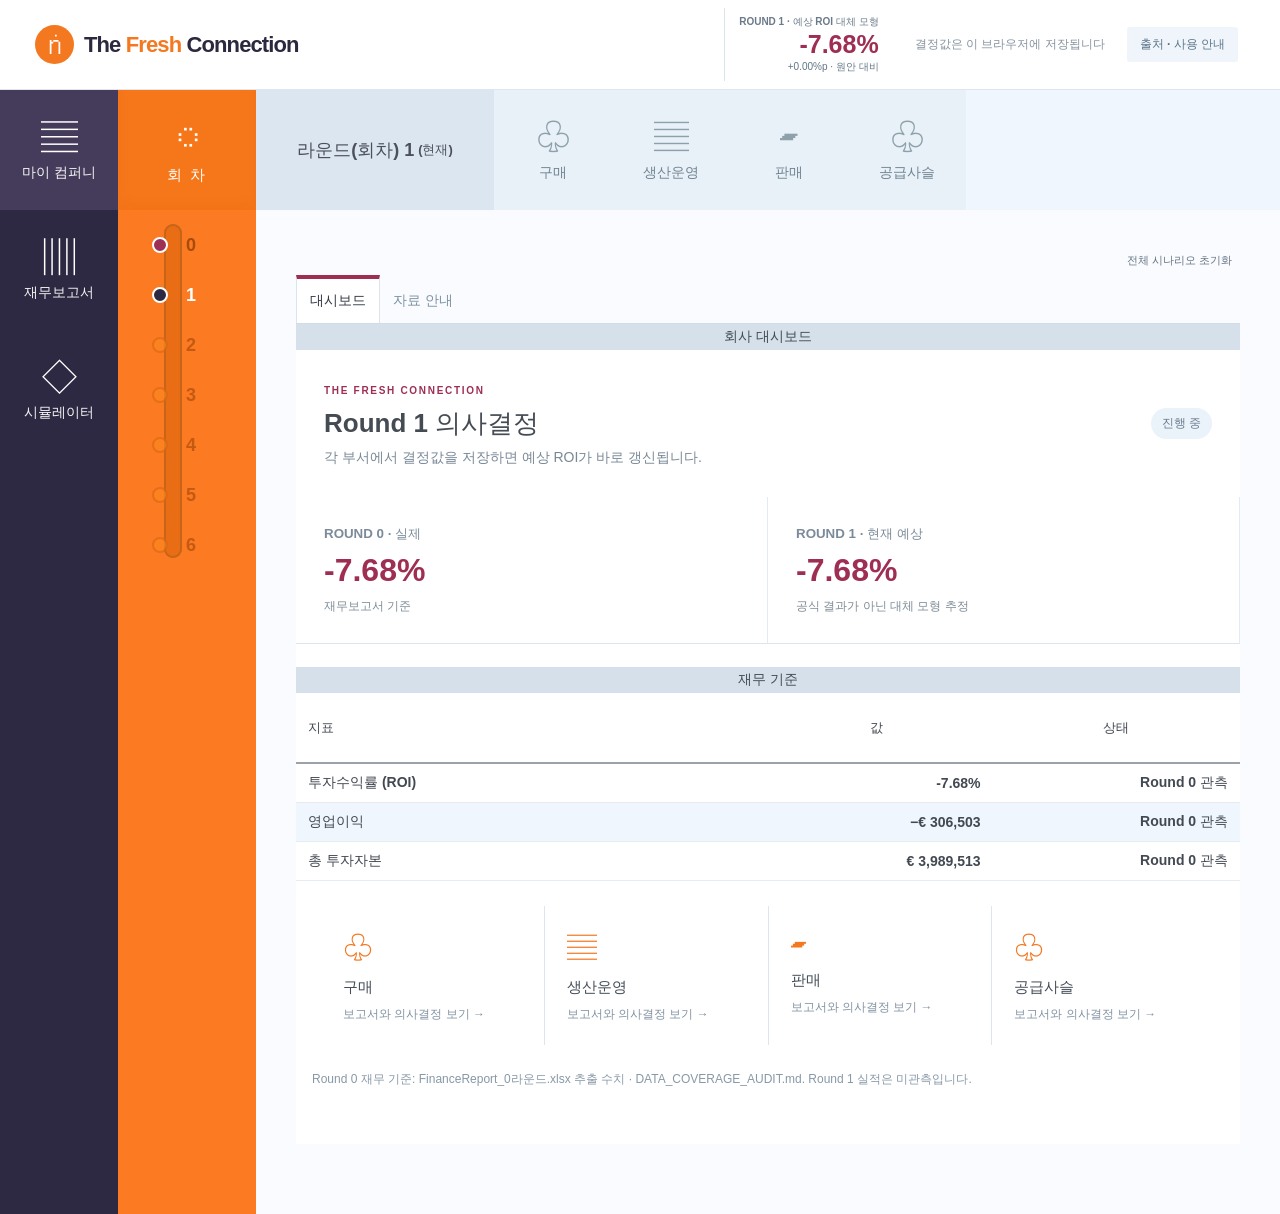
==== commit f106f1dc: "Calculate expected ROI from saved department decisions" ====
--- a/site/index.html
+++ b/site/index.html
@@ -11,7 +11,7 @@
   <div class="shell">
     <header class="masthead">
       <div class="logo"><span class="logo-mark">ṅ</span><strong>The <em>Fresh</em> Connection</strong></div>
-      <div class="mast-actions"><span class="saved-state" id="saved-state" aria-live="polite">변경 내용은 이 브라우저에 저장됩니다</span><button class="help-button" id="source-help" type="button">출처 · 사용 안내</button></div>
+      <div class="mast-actions"><div class="global-roi" id="global-roi" aria-live="polite"></div><span class="saved-state" id="saved-state" aria-live="polite">결정값은 이 브라우저에 저장됩니다</span><button class="help-button" id="source-help" type="button">출처 · 사용 안내</button></div>
     </header>
     <div class="body-shell">
       <aside class="side-rail" aria-label="주 메뉴">
@@ -27,14 +27,15 @@
         <nav class="department-bar" id="department-bar" aria-label="부서 선택"></nav>
         <div class="workspace-inner">
           <div class="page-message" id="page-message" aria-live="polite"></div>
+          <div class="scenario-actions" id="scenario-actions"></div>
+          <div class="impact-panel" id="impact-panel" aria-live="polite"></div>
           <nav class="subtabs" id="subtabs" aria-label="업무 탭"></nav>
           <section id="view" aria-live="polite"></section>
         </div>
       </main>
     </div>
   </div>
-  <dialog class="edit-dialog" id="edit-dialog"><form method="dialog" id="edit-form"><div class="dialog-head"><div><small id="edit-kicker"></small><h2 id="edit-title"></h2></div><button type="button" class="close-button" id="close-edit" aria-label="닫기">×</button></div><div id="edit-fields" class="edit-fields"></div><div class="dialog-footer"><button type="button" class="plain-button" id="cancel-edit">취소</button><button type="submit" class="save-button">변경 저장</button></div></form></dialog>
-  <dialog class="edit-dialog" id="calibration-dialog"><form method="dialog" id="calibration-form"><div class="dialog-head"><div><small>SIMULATION CALIBRATION</small><h2>모형 입력값</h2></div><button type="button" class="close-button" id="close-calibration" aria-label="닫기">×</button></div><p class="dialog-copy">관측값과 가정을 구분해 입력합니다. 필요한 값이 비어 있으면 예측 ROI는 표시하지 않습니다.</p><div id="calibration-fields" class="edit-fields"></div><div class="dialog-footer"><button type="button" class="plain-button" id="clear-calibration">입력값 지우기</button><button type="submit" class="save-button">저장하고 계산</button></div></form></dialog>
+  <dialog class="edit-dialog" id="edit-dialog"><form method="dialog" id="edit-form"><div class="dialog-head"><div><small id="edit-kicker"></small><h2 id="edit-title"></h2></div><button type="button" class="close-button" id="close-edit" aria-label="닫기">×</button></div><div id="edit-fields" class="edit-fields"></div><p class="draft-status" id="draft-status" aria-live="polite"></p><div class="dialog-footer"><button type="button" class="plain-button" id="cancel-edit">취소</button><button type="submit" class="save-button">결정 저장 · ROI 재계산</button></div></form></dialog>
   <script type="module" src="./app.js"></script>
 </body>
 </html>
--- a/site/styles.css
+++ b/site/styles.css
@@ -5,11 +5,12 @@
 button{cursor:pointer}
 button:focus-visible,input:focus-visible,select:focus-visible{outline:3px solid #3e76c8;outline-offset:2px}
 .shell{min-height:100vh}
-.masthead{height:90px;background:#fff;border-bottom:1px solid #dfe6ed;display:flex;align-items:center;justify-content:space-between;padding:0 42px 0 35px}
+.masthead{height:90px;background:#fff;border-bottom:1px solid #dfe6ed;display:flex;align-items:center;justify-content:space-between;padding:0 42px 0 35px;position:sticky;top:0;z-index:10}
 .logo{display:flex;align-items:center;gap:10px;white-space:nowrap;color:#2b293e}
 .logo-mark{display:grid;place-items:center;width:39px;height:39px;border-radius:50%;background:#f47820;color:#fff;font-size:28px;font-weight:700;font-style:normal}
 .logo strong{font-size:22px;letter-spacing:-.04em}.logo em{font-style:normal;color:#f47820}
 .mast-actions{display:flex;align-items:center;gap:22px}.saved-state{color:#8793a0;font-size:12px}.help-button{border:0;background:#eff5fb;color:#5b7488;font-size:12px;font-weight:700;padding:9px 13px;border-radius:3px}.help-button:hover{background:#dceaf5}
+.global-roi{display:flex;flex-direction:column;align-items:flex-end;gap:2px;padding:7px 14px;border-left:1px solid #dce5ec;white-space:nowrap}.global-roi small{font-size:10px;font-weight:700;color:#6b7a89}.global-roi small span{font-weight:400}.global-roi strong{font-size:25px;color:#9e2f52;line-height:1.1}.global-roi em{font-size:10px;font-style:normal;color:#627586}
 .body-shell{display:flex;min-height:calc(100vh - 90px)}
 .side-rail{width:118px;flex:0 0 118px;background:#2e2942;display:flex;flex-direction:column;align-items:stretch;min-height:calc(100vh - 90px)}
 .rail-link{display:flex;flex-direction:column;align-items:center;justify-content:center;gap:8px;border:0;background:transparent;color:#f4f3f5;min-height:120px;padding:13px 4px;font-size:14px;font-weight:700}.rail-link:hover,.rail-link.active{background:#443c5a}.rail-icon{font-size:37px;line-height:1;font-weight:400;color:#fff}
@@ -20,6 +21,7 @@
 .workspace{min-width:0;flex:1;background:#f9fbff}
 .department-bar{height:120px;background:#eff6fd;display:flex;align-items:stretch}.round-label{width:238px;flex:0 0 238px;display:flex;align-items:center;justify-content:center;background:#dce6f0;font-size:18px;color:#4b515b;font-weight:700;white-space:nowrap}.round-label small{font-size:13px;margin-left:4px}.dept-button{width:118px;flex:0 0 118px;border:0;background:#e8f0f8;color:#718591;font-size:14px;font-weight:700;display:flex;align-items:center;justify-content:center;flex-direction:column;gap:10px}.dept-button span{font-size:35px;line-height:1;color:#8ea1aa;font-weight:400}.dept-button.active{background:#f67b22;color:#fff}.dept-button.active span{color:#fff}.dept-button:hover:not(.active){background:#dceaf4}
 .workspace-inner{padding:38px 40px 70px;max-width:1600px}.page-message{min-height:0;color:#718190;font-size:12px;margin:0 0 8px}.page-message:empty{display:none}.message-dot{display:inline-block;width:8px;height:8px;background:#ad3159;border-radius:50%;margin-right:6px}
+.scenario-actions{display:flex;justify-content:flex-end;gap:4px}.scenario-actions:empty,.impact-panel:empty{display:none}.scenario-actions .plain-button{font-size:11px;padding:5px 8px}.impact-panel{border:1px solid #d6e1e9;border-left:4px solid #9e2f52;background:#fff;padding:13px 18px;margin:8px 0 20px;color:#44515e;font-size:12px;line-height:1.6}.impact-heading{display:flex;justify-content:space-between;align-items:center}.impact-heading strong{font-size:14px}.impact-panel p{margin:7px 0}.impact-subheading{font-size:12px;color:#9e2f52;margin:12px 0 0}.impact-metrics{display:flex;gap:14px 25px;flex-wrap:wrap;margin:10px 0}.impact-metrics span{white-space:nowrap}.impact-panel small{color:#728494}
 .subtabs{display:flex;align-items:flex-end;min-height:51px;overflow-x:auto;border-bottom:1px solid #d2dce6;white-space:nowrap}.subtab{height:48px;padding:0 13px;flex:none;border:0;border-top:4px solid transparent;background:transparent;color:#7f93a2;font-size:14px;font-weight:700}.subtab:hover{color:#505866;background:#f1f6fa}.subtab.active{color:#343944;border-top-color:#9e2f52;background:#fff;border-left:1px solid #dce4eb;border-right:1px solid #dce4eb}
 #view{background:#fff;min-height:300px;padding:0 0 35px}.group-title{height:26px;display:flex;align-items:center;justify-content:center;background:#d5e0ea;color:#434c57;font-weight:700;font-size:14px;margin-top:0}.group-title:not(:first-child){margin-top:23px}.entity-title{display:flex;align-items:center;gap:11px;font-size:16px;font-weight:700;min-height:40px;padding-left:25%;background:#fff}.bulb{display:inline-grid;place-items:center;width:19px;height:23px;background:#fbd500;border-radius:50%;color:#363443;font-size:14px;font-weight:800}
 .detail-list{border-top:1px solid #e0e8ef}.detail-row{display:grid;grid-template-columns:25% 75%;min-height:40px;border-bottom:1px solid #e0e8ef;align-items:center;font-size:14px}.detail-row>div{padding:7px 10px}.detail-row strong{font-weight:600;padding:7px 0}.info-dot{display:inline-grid;place-items:center;width:19px;height:19px;border-radius:50%;background:#eaf2f8;color:#8b9bab;margin-right:12px;font-family:Georgia,serif;font-size:13px;font-style:italic;font-weight:700;vertical-align:middle}.yes{color:#24954d}.no{color:#de4d55}
@@ -29,8 +31,12 @@
 .overview-intro{display:flex;justify-content:space-between;align-items:center;padding:30px 28px;gap:20px}.overline{color:#9e2f52;font-size:10px;letter-spacing:.17em;font-weight:800}.overview-intro h1{font-size:26px;margin:8px 0}.overview-intro p{font-size:14px;margin:0;color:#798896}.round-badge{border-radius:18px;background:#eaf2fa;color:#6b7d8f;padding:7px 11px;font-size:12px;font-weight:700;white-space:nowrap}.jump-grid{display:grid;grid-template-columns:repeat(4,1fr);gap:1px;background:#dce6ef;margin:25px}.jump-card{display:flex;flex-direction:column;align-items:flex-start;gap:9px;border:0;background:#fff;padding:22px;text-align:left;color:#444d57}.jump-card:hover{background:#eff6fc}.jump-card .jump-icon{font-size:30px;color:#f47820}.jump-card strong{font-size:15px}.jump-card small{font-size:12px;color:#8092a2}.footnote{font-size:12px;color:#8798a7;line-height:1.6;margin:20px 16px}.guidance{padding:22px 28px;border-bottom:1px solid #dbe5ee;font-size:14px;color:#5c6772;line-height:1.75}.guidance h2,.guidance h3{color:#343b44;margin:0 0 10px}.guidance p{margin:9px 0}.formula-note{padding:17px 25px;font-weight:700;color:#5b626d}
 .kpi-grid{display:grid;grid-template-columns:repeat(4,1fr);gap:1px;background:#dfe8f1;padding-bottom:1px}.kpi{background:#fff;padding:25px;min-height:150px;display:flex;flex-direction:column}.kpi small{font-size:12px;color:#657789;font-weight:700;white-space:nowrap}.kpi small .info-dot{margin-right:6px}.kpi strong{font-size:27px;margin:19px 0 8px;white-space:nowrap}.kpi span{font-size:11px;color:#93a2ae}
 .simulation-summary{display:grid;grid-template-columns:1fr 1fr;border-bottom:1px solid #dce5ec}.simulation-summary>div{padding:28px;border-right:1px solid #e3eaf0;display:flex;flex-direction:column;gap:9px}.simulation-summary small{color:#7b8b99;font-weight:700}.simulation-summary strong{font-size:32px;color:#9e2f52}.simulation-summary span{font-size:12px;color:#7d8b96}
+.simulation-summary.three{grid-template-columns:repeat(3,1fr)}
 .save-button{border:0;background:#a03254;color:#fff;padding:10px 17px;font-size:13px;font-weight:700;border-radius:3px}.save-button:hover{background:#812340}.plain-button{border:0;background:transparent;color:#667482;padding:10px 17px;font-size:13px}.plain-button:hover{background:#eef3f7}
 .mini-action{border:0;background:#e9f0f6;color:#5c7184;border-radius:3px;padding:5px 8px;margin-right:4px;font-size:11px;font-weight:700}.mini-action:hover{background:#d2e0ed}.mini-action.danger{color:#ab4d61}.sensitivity-bars{height:300px;display:flex;gap:16px;align-items:end;padding:30px 28px;border-bottom:1px solid #dce5ec}.sensitivity-bars>div{height:100%;min-width:72px;max-width:110px;flex:1;display:flex;align-items:center;flex-direction:column;justify-content:end;gap:7px}.sensitivity-bars strong{font-size:12px;white-space:nowrap}.sensitivity-bars small{font-size:11px;color:#718392}.bar-track{width:100%;height:210px;background:#f3f6f9;display:flex;align-items:end}.bar-track>span{width:100%;background:#9f3155}
 .edit-dialog{border:0;border-radius:5px;padding:0;max-height:90vh;width:min(650px,calc(100% - 24px));box-shadow:0 18px 60px #1a1c2c55}.edit-dialog::backdrop{background:#26253780}.edit-dialog form{background:#fff}.dialog-head{display:flex;justify-content:space-between;gap:15px;align-items:flex-start;padding:22px 26px;border-bottom:1px solid #dce5ec}.dialog-head small{font-size:11px;color:#9d3155;font-weight:700;letter-spacing:.09em}.dialog-head h2{font-size:20px;margin:7px 0 0;color:#38424c}.close-button{border:0;background:transparent;font-size:24px;color:#8996a0}.dialog-copy{padding:0 26px;color:#6c7884;font-size:12px;line-height:1.6}.edit-fields{padding:18px 26px;display:grid;grid-template-columns:1fr 1fr;gap:16px;overflow-y:auto;max-height:58vh}.edit-field{display:flex;flex-direction:column;gap:7px;color:#54616d;font-size:12px;font-weight:700}.edit-field>span small{font-size:10px;color:#9aabba;font-weight:400}.edit-field>small{font-size:10px;color:#8d9aa5;font-weight:400;line-height:1.5}.edit-field input:not([type=checkbox]),.edit-field select{height:37px;border:1px solid #d2dce5;border-radius:2px;padding:7px;color:#3f4853;background:#fff;min-width:0}.edit-field input[type=checkbox]{width:19px;height:19px}.dialog-footer{display:flex;align-items:center;justify-content:flex-end;gap:8px;border-top:1px solid #dce5ec;padding:16px 26px}
+.draft-status{margin:0;padding:0 26px 14px;color:#9e2f52;font-size:12px}
 @media(max-width:1000px){.masthead{height:65px;padding:0 18px}.logo strong{font-size:18px}.side-rail{width:86px;flex-basis:86px}.rail-link{font-size:11px;min-height:93px}.rail-icon{font-size:29px}.round-rail{width:75px;flex-basis:75px}.round-heading{height:93px}.round-list{padding-left:12px}.round-list:before{left:24px}.round-item{gap:10px;width:60px}.department-bar{height:93px}.round-label{width:190px;flex-basis:190px;font-size:15px}.dept-button{width:90px;flex-basis:90px;font-size:12px}.dept-button span{font-size:27px}.workspace-inner{padding:20px}.kpi-grid{grid-template-columns:repeat(2,1fr)}}
 @media(max-width:700px){.masthead{height:58px;padding:0 12px}.logo-mark{width:30px;height:30px;font-size:21px}.logo strong{font-size:15px}.saved-state{display:none}.help-button{font-size:10px;padding:6px}.body-shell{display:block}.side-rail{height:auto;min-height:0;width:100%;display:flex;flex-direction:row}.rail-link{min-height:58px;flex:1;gap:3px;font-size:10px}.rail-icon{font-size:21px}.round-rail{height:46px;width:100%;min-height:0;display:flex}.round-heading{height:46px;flex-direction:row;width:75px;gap:3px}.round-symbol{font-size:20px}.round-heading strong{font-size:10px}.round-list{display:flex;padding:0 6px;align-items:center}.round-list:before{display:none}.round-item{height:46px;width:35px;display:flex;gap:3px;font-size:14px}.round-dot{width:10px;height:10px}.department-bar{height:72px;overflow-x:auto}.round-label{width:110px;flex-basis:110px;font-size:11px;white-space:normal;text-align:center}.round-label small{display:none}.dept-button{height:72px;width:71px;flex-basis:71px;font-size:10px;gap:4px}.dept-button span{font-size:22px}.workspace-inner{padding:10px}.subtab{height:42px;font-size:12px;padding:0 9px}.entity-title{padding-left:33%;font-size:13px}.detail-row{grid-template-columns:33% 67%;font-size:12px}.detail-row>div{padding:7px 5px}.info-dot{width:15px;height:15px;margin-right:5px}.detail-action{padding-left:33%}.jump-grid{grid-template-columns:repeat(2,1fr);margin:12px}.jump-card{padding:14px}.overview-intro{padding:22px 14px}.overview-intro h1{font-size:20px}.overview-intro p{font-size:12px}.kpi-grid{grid-template-columns:1fr 1fr}.kpi{padding:13px;min-height:105px}.kpi strong{font-size:18px;margin:12px 0 5px}.kpi small{white-space:normal;font-size:10px}.edit-fields{grid-template-columns:1fr}.simulation-summary strong{font-size:23px}}
+@media(max-width:700px){.global-roi{padding:3px 6px}.global-roi small{font-size:8px}.global-roi strong{font-size:17px}.global-roi em,.mast-actions .help-button{display:none}.simulation-summary.three{grid-template-columns:1fr}.simulation-summary.three>div{padding:16px}}
+@media(max-width:450px){.logo strong{display:none}.mast-actions{gap:4px}}
